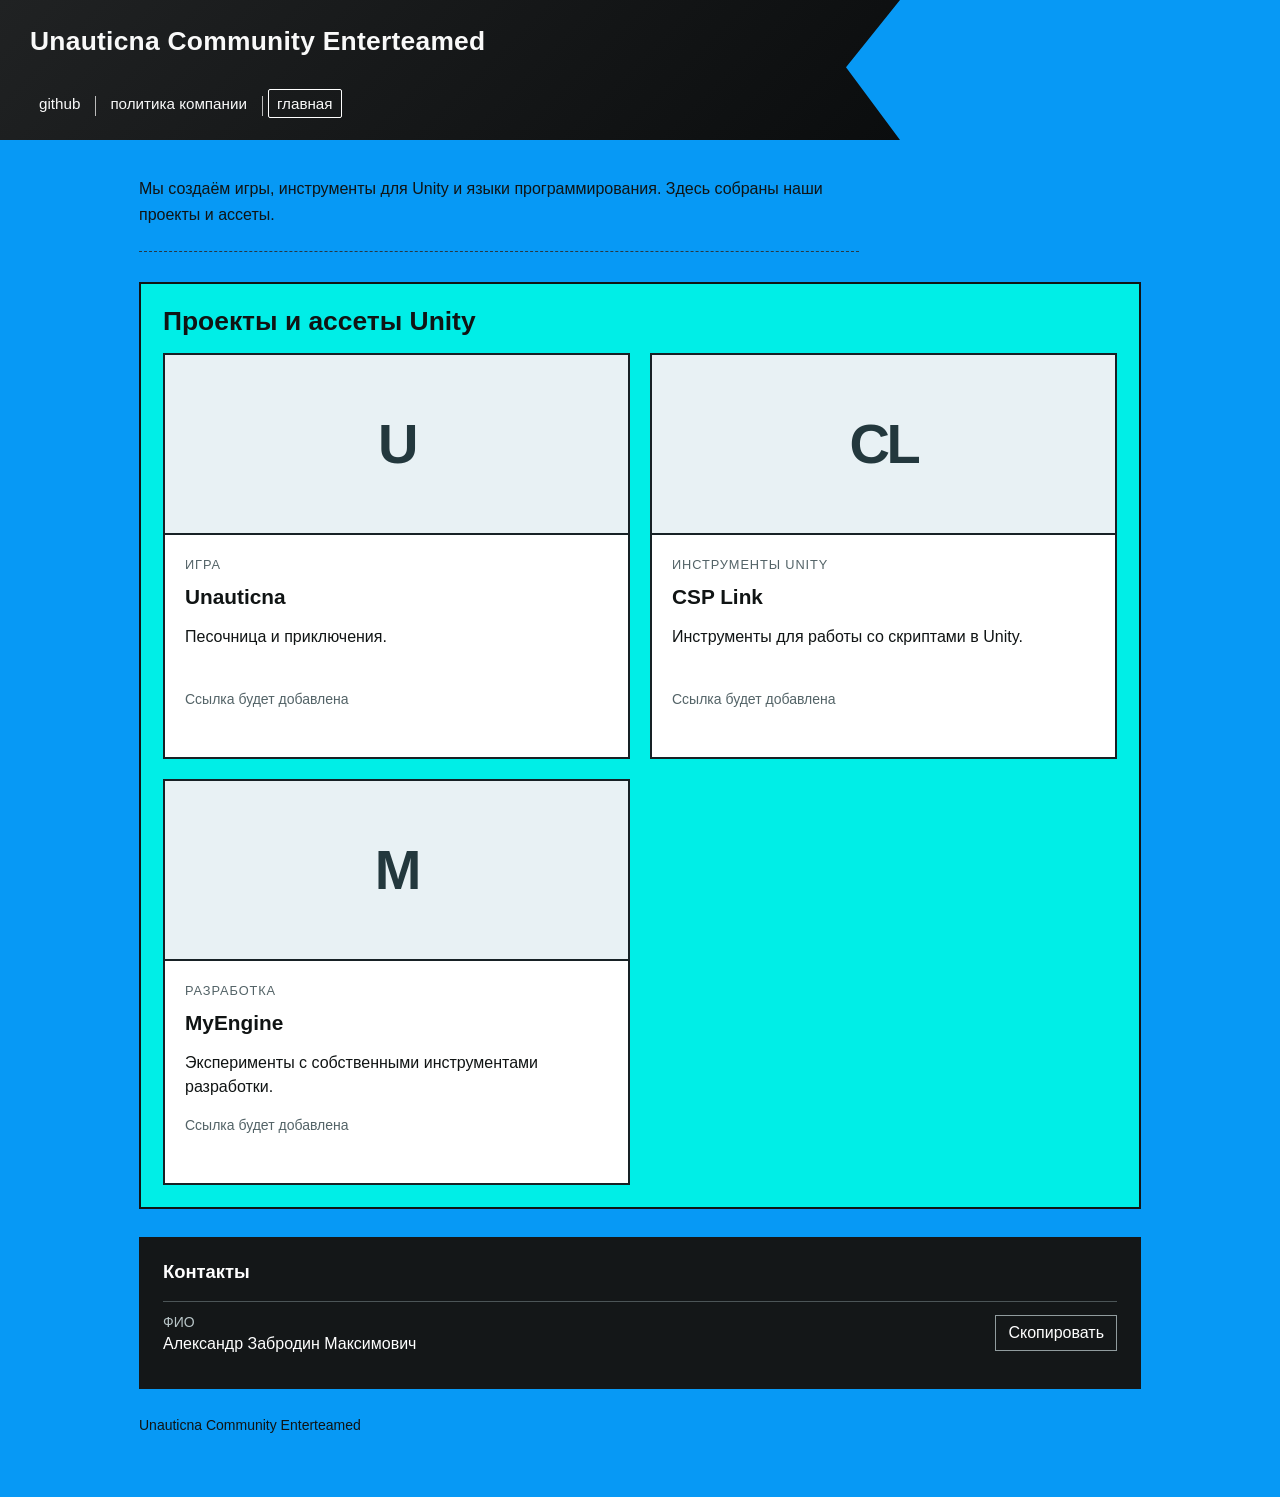
==== index.html @ 92f73349 "1" ====
<!doctype html>
<html lang="ru"><head><meta charset="utf-8"><meta name="viewport" content="width=device-width,initial-scale=1"><title>Главная — Unauticna</title><meta name="description" content="Проекты, ассеты Unity и инструменты сообщества Unauticna."><link rel="icon" type="image/svg+xml" href="data:image/svg+xml,%3Csvg%20xmlns%3D%22http%3A//www.w3.org/2000/svg%22%20viewBox%3D%220%200%2032%2032%22%3E%3Crect%20width%3D%2232%22%20height%3D%2232%22%20fill%3D%22%230799f5%22/%3E%3Cpath%20d%3D%22M6%207h21l-4%208%204%208H6z%22%20fill%3D%22%23121516%22/%3E%3Cpath%20d%3D%22M10%2011v8h8v-8%22%20fill%3D%22none%22%20stroke%3D%22white%22%20stroke-width%3D%222%22/%3E%3C/svg%3E"><link rel="stylesheet" href="style.css"><script defer src="config.js"></script><script defer src="app.js"></script></head><body data-page="home"><header><p class="brand">Unauticna Community Enterteamed</p><nav aria-label="Основная навигация"><a href="github.html">github</a><a href="policy.html">политика компании</a><a href="index.html" aria-current="page">главная</a></nav></header><main><p class="intro"></p><section class="project-panel"><h1>Проекты и ассеты Unity</h1><div class="grid"></div></section><section class="contacts"><h2>Контакты</h2><div id="contact-list"></div></section><footer></footer></main><div id="notice" role="status" aria-live="polite"></div></body></html>
---- style.css ----
:root{font-family:Arial,sans-serif;color:#101414;font-size:16px}*{box-sizing:border-box}body{margin:0;background:#0799f5;min-height:100vh}body[data-page=policy]{background:#ffffa9}body[data-page=github]{background:#005e49}a{color:inherit}button,a{touch-action:manipulation}button{font:inherit}header{padding:26px 7% 22px 30px;width:min(900px,94%);background:linear-gradient(135deg,#202223,#0b0d0e);color:#f9f9f9;clip-path:polygon(0 0,100% 0,94% 48%,100% 100%,0 100%)}.brand{margin:0 0 32px;font-size:clamp(1.1rem,3vw,1.65rem);font-weight:800;letter-spacing:.01em}nav{display:flex;flex-wrap:wrap;gap:12px;align-items:center}nav a{text-decoration:none;padding:5px 8px;border:1px solid transparent;font-size:.95rem}nav a+a{position:relative}nav a+a:before{content:'';height:20px;border-left:1px solid #bbb;position:absolute;left:-7px;top:6px}nav a[aria-current=page]{border-color:white;border-radius:2px}nav a:hover{background:#343838}main{max-width:1050px;margin:0 auto;padding:36px 24px 64px}.intro{max-width:720px;line-height:1.65;margin:0 0 30px;border-bottom:1px dashed #263a45;padding-bottom:22px}h1{font-size:1.65rem;margin:0 0 16px}h2{font-size:1.15rem;margin:0 0 18px}.project-panel{background:#00eee7;border:2px solid #101414;padding:22px}.grid{display:grid;grid-template-columns:repeat(2,minmax(0,1fr));gap:20px}.card{background:#fff;border:2px solid #172125;padding:0;display:flex;flex-direction:column;min-width:0;transition:transform .15s}.card:hover{transform:translateY(-3px)}.cover{height:180px;background:#e8f1f4;display:flex;align-items:center;justify-content:center;border-bottom:2px solid #172125;overflow:hidden}.cover img{width:100%;height:100%;object-fit:cover}.initial{font-size:3.5rem;font-weight:900;letter-spacing:-.06em;color:#23383d}.card-content{padding:20px}.tag{font-size:.8rem;letter-spacing:.07em;text-transform:uppercase;color:#536367}.card h3{font-size:1.3rem;margin:12px 0}.card p{line-height:1.5;min-height:48px}.link{display:inline-block;border:1px solid #131919;padding:10px 16px;text-decoration:none;background:#151a1c;color:#fff}.muted{font-size:.875rem;color:#536367;margin:0}.contacts{background:#141718;color:white;padding:24px;margin-top:28px}.contacts h2{margin-bottom:18px}.contact{display:flex;align-items:center;justify-content:space-between;gap:18px;padding:12px 0;border-top:1px solid #4c5557}.contact span{overflow-wrap:anywhere}.contact small{display:block;color:#b8c5c7;font-size:.875rem;margin-bottom:5px}.copy{background:transparent;color:white;border:1px solid #919c9e;padding:8px 12px;cursor:pointer}.copy:hover{background:#384042}.policy{max-width:820px;line-height:1.75}.policy li{margin-bottom:20px;padding-left:8px}.policy-note{border-top:3px double #171c16;padding-top:24px;margin-top:36px}.accounts{background:#008343;border:2px solid #101414;padding:24px}.accounts .cover{background:#f0fff6}.accounts .grid{grid-template-columns:repeat(2,minmax(0,1fr))}footer{font-size:.875rem;margin-top:28px}body[data-page=github] main>h1,body[data-page=github] footer{color:#fff}a:focus-visible,button:focus-visible{outline:3px solid #ff7a00;outline-offset:4px}#notice{position:fixed;bottom:20px;left:50%;transform:translateX(-50%);padding:12px 20px;background:#111;color:white;border:1px solid white;max-width:90%;z-index:10}#notice:empty{display:none}@media(max-width:600px){header{width:100%;padding:24px 36px 22px 18px}.brand{margin-bottom:22px}main{padding:26px 16px}.grid,.accounts .grid{grid-template-columns:1fr}.project-panel,.accounts{padding:14px}.contact{align-items:flex-start}.cover{height:170px}nav{gap:8px}nav a{font-size:.875rem;padding:5px}.contacts{padding:18px}}@media(prefers-reduced-motion:reduce){.card{transition:none}.card:hover{transform:none}}
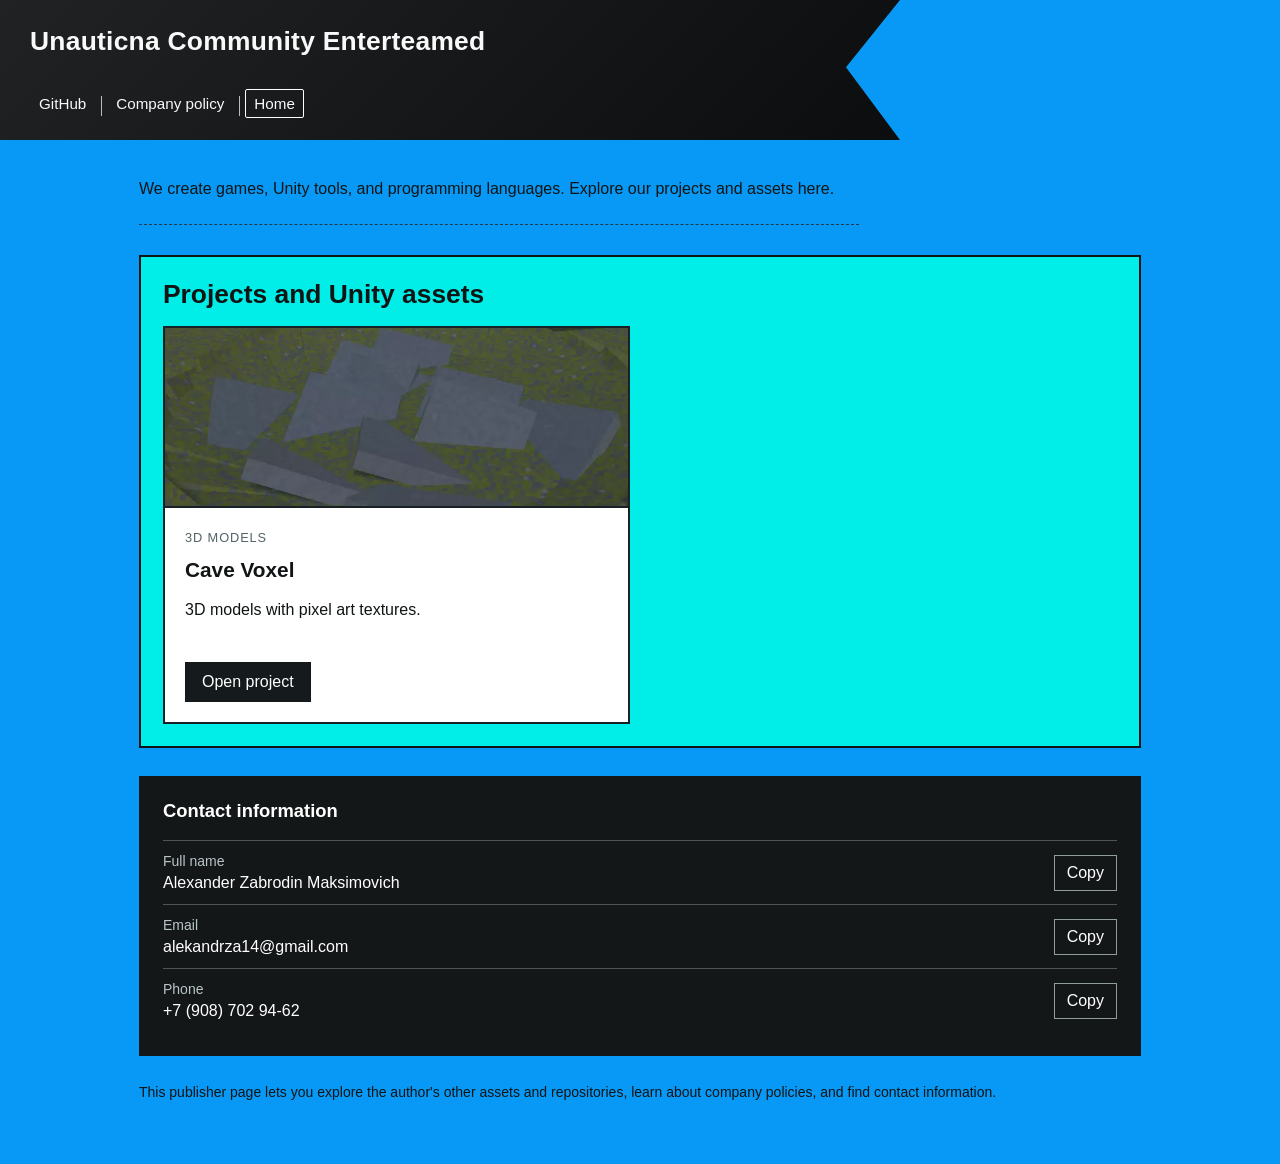
==== commit 2729841a: "1" ====
--- a/index.html
+++ b/index.html
@@ -1,2 +1,41 @@
 <!doctype html>
-<html lang="ru"><head><meta charset="utf-8"><meta name="viewport" content="width=device-width,initial-scale=1"><title>Главная — Unauticna</title><meta name="description" content="Проекты, ассеты Unity и инструменты сообщества Unauticna."><link rel="icon" type="image/svg+xml" href="data:image/svg+xml,%3Csvg%20xmlns%3D%22http%3A//www.w3.org/2000/svg%22%20viewBox%3D%220%200%2032%2032%22%3E%3Crect%20width%3D%2232%22%20height%3D%2232%22%20fill%3D%22%230799f5%22/%3E%3Cpath%20d%3D%22M6%207h21l-4%208%204%208H6z%22%20fill%3D%22%23121516%22/%3E%3Cpath%20d%3D%22M10%2011v8h8v-8%22%20fill%3D%22none%22%20stroke%3D%22white%22%20stroke-width%3D%222%22/%3E%3C/svg%3E"><link rel="stylesheet" href="style.css"><script defer src="config.js"></script><script defer src="app.js"></script></head><body data-page="home"><header><p class="brand">Unauticna Community Enterteamed</p><nav aria-label="Основная навигация"><a href="github.html">github</a><a href="policy.html">политика компании</a><a href="index.html" aria-current="page">главная</a></nav></header><main><p class="intro"></p><section class="project-panel"><h1>Проекты и ассеты Unity</h1><div class="grid"></div></section><section class="contacts"><h2>Контакты</h2><div id="contact-list"></div></section><footer></footer></main><div id="notice" role="status" aria-live="polite"></div></body></html>+<html lang="en">
+<head>
+  <meta charset="utf-8">
+  <meta name="viewport" content="width=device-width,initial-scale=1">
+  <title>Home — Unauticna</title>
+  <meta name="description" content="Projects, Unity assets, and tools from the Unauticna community.">
+  <link rel="icon" type="image/svg+xml" href="data:image/svg+xml,%3Csvg%20xmlns%3D%22http%3A//www.w3.org/2000/svg%22%20viewBox%3D%220%200%2032%2032%22%3E%3Crect%20width%3D%2232%22%20height%3D%2232%22%20fill%3D%22%230799f5%22/%3E%3Cpath%20d%3D%22M6%207h21l-4%208%204%208H6z%22%20fill%3D%22%23121516%22/%3E%3Cpath%20d%3D%22M10%2011v8h8v-8%22%20fill%3D%22none%22%20stroke%3D%22white%22%20stroke-width%3D%222%22/%3E%3C/svg%3E">
+  <link rel="stylesheet" href="style.css">
+  <script defer src="config.js"></script>
+  <script defer src="app.js"></script>
+</head>
+<body data-page="home">
+  <header>
+    <p class="brand">Unauticna Community Enterteamed</p>
+    <nav aria-label="Main navigation">
+      <a href="github.html">GitHub</a>
+      <a href="policy.html">Company policy</a>
+      <a href="index.html" aria-current="page">Home</a>
+    </nav>
+  </header>
+
+  <main>
+    <p class="intro"></p>
+
+    <section class="project-panel">
+      <h1>Projects and Unity assets</h1>
+      <div class="grid"></div>
+    </section>
+
+    <section class="contacts">
+      <h2>Contact information</h2>
+      <div id="contact-list"></div>
+    </section>
+
+    <footer></footer>
+  </main>
+
+  <div id="notice" role="status" aria-live="polite"></div>
+</body>
+</html>
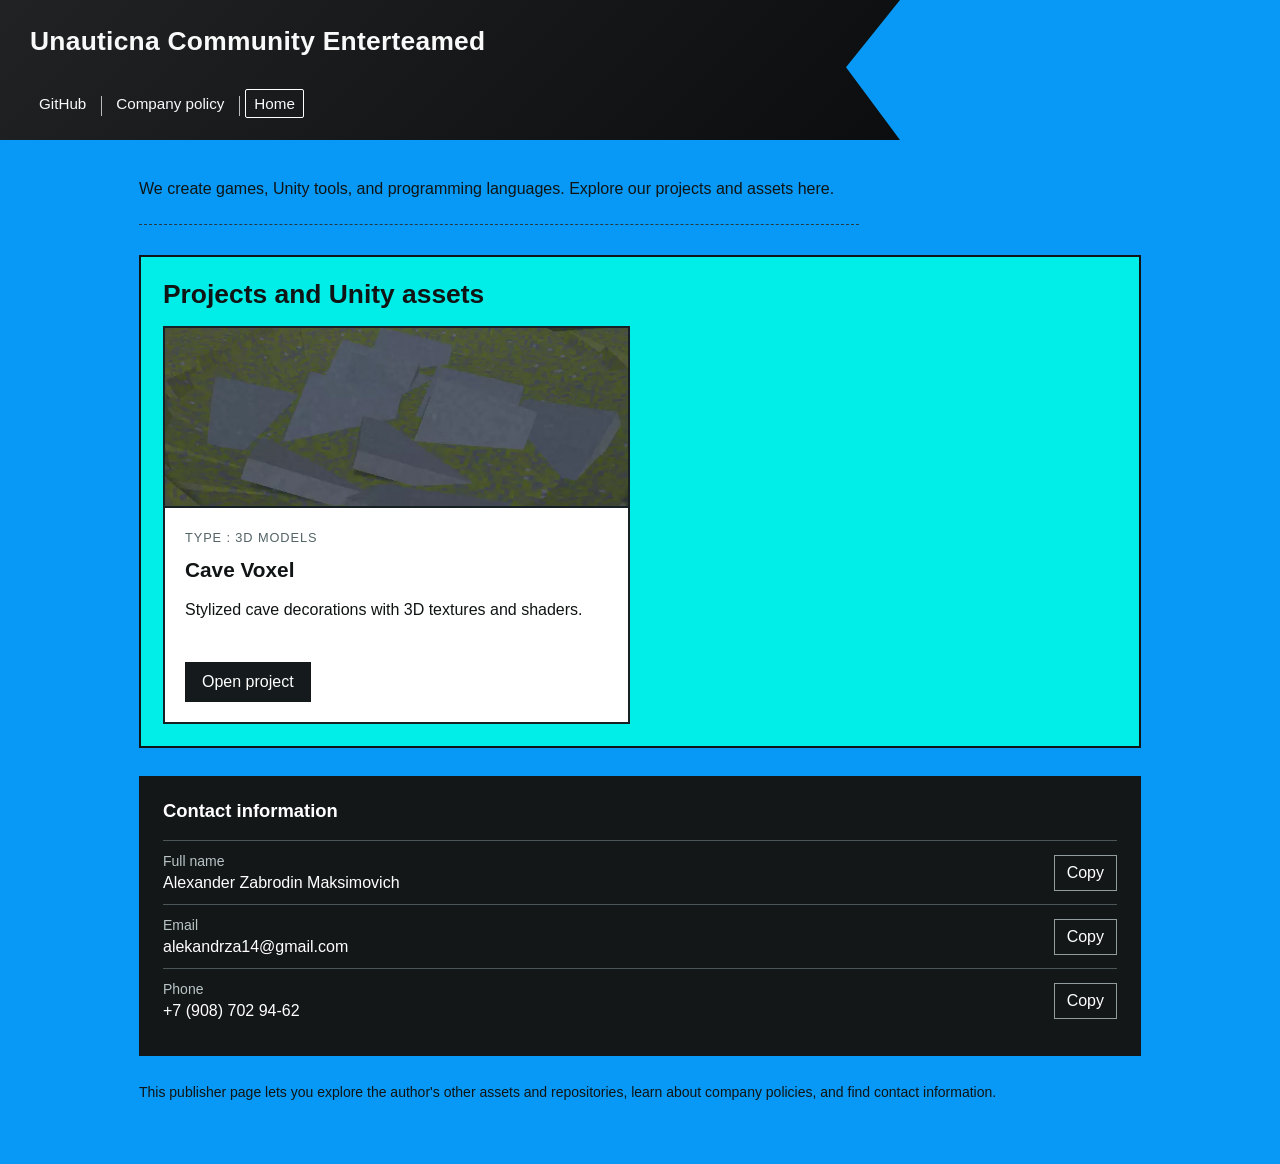
==== commit 546fc723: "1" ====
--- a/index.html
+++ b/index.html
@@ -5,8 +5,8 @@
   <meta name="viewport" content="width=device-width,initial-scale=1">
   <title>Home — Unauticna</title>
   <meta name="description" content="Projects, Unity assets, and tools from the Unauticna community.">
-  <link rel="icon" type="image/svg+xml" href="data:image/svg+xml,%3Csvg%20xmlns%3D%22http%3A//www.w3.org/2000/svg%22%20viewBox%3D%220%200%2032%2032%22%3E%3Crect%20width%3D%2232%22%20height%3D%2232%22%20fill%3D%22%230799f5%22/%3E%3Cpath%20d%3D%22M6%207h21l-4%208%204%208H6z%22%20fill%3D%22%23121516%22/%3E%3Cpath%20d%3D%22M10%2011v8h8v-8%22%20fill%3D%22none%22%20stroke%3D%22white%22%20stroke-width%3D%222%22/%3E%3C/svg%3E">
-  <link rel="stylesheet" href="style.css">
+ <link rel="icon" type="image/svg+xml" href="./Безымянный.svg">
+<link rel="alternate icon" type="image/x-icon" href="./Безымянный.ico"> <link rel="stylesheet" href="style.css">
   <script defer src="config.js"></script>
   <script defer src="app.js"></script>
 </head>
